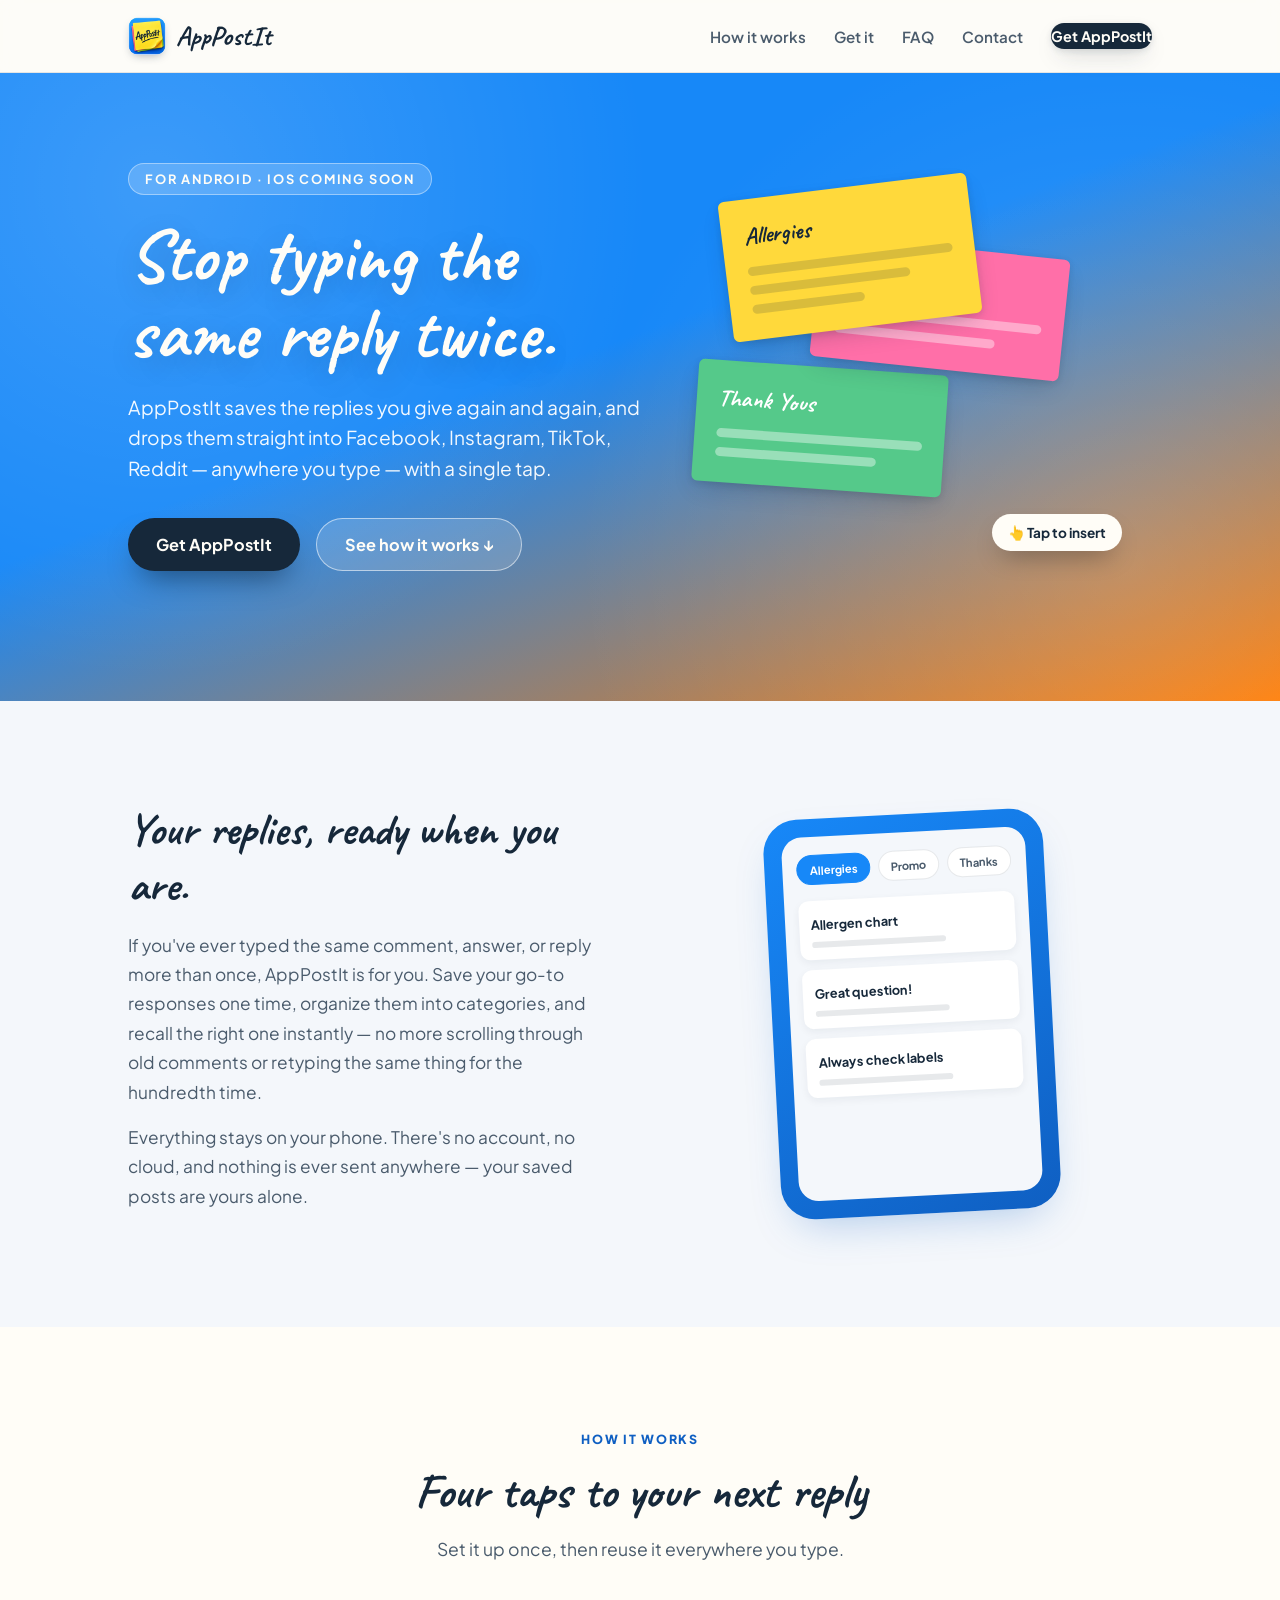
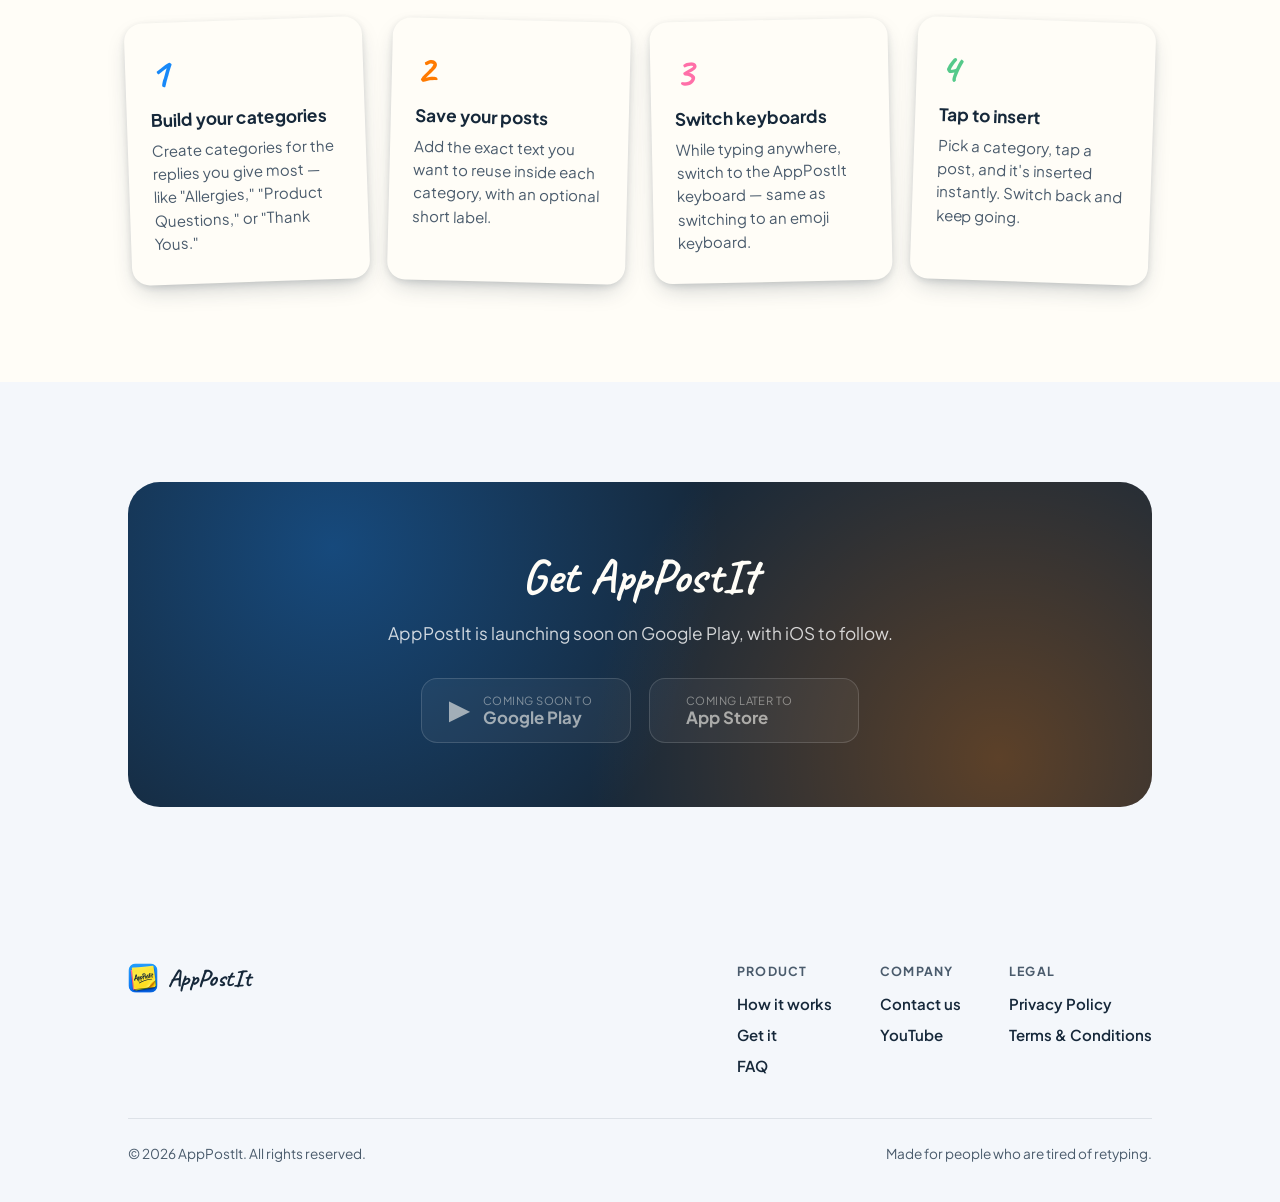
==== website/index.html @ 4b33e1e6 "Add apppostit.com marketing site and finalize contact email New static site under website/: a one-pa" ====
<!doctype html>
<html lang="en">
<head>
<meta charset="utf-8" />
<meta name="viewport" content="width=device-width, initial-scale=1" />
<title>AppPostIt — Never type the same reply twice</title>
<meta name="description" content="AppPostIt saves your go-to replies and drops them into any app with one tap, straight from your keyboard." />
<link rel="icon" href="assets/img/app-icon-120.png" />
<link rel="stylesheet" href="assets/style.css" />
</head>
<body>

<nav class="site-nav">
  <div class="wrap">
    <a href="index.html" class="brand">
      <img src="assets/img/app-icon-120.png" alt="" />
      AppPostIt
    </a>
    <div class="nav-links">
      <a href="#how-it-works">How it works</a>
      <a href="#get-it">Get it</a>
      <a href="faq.html">FAQ</a>
      <a href="contact.html">Contact</a>
      <a href="#get-it" class="nav-cta">Get AppPostIt</a>
    </div>
  </div>
</nav>

<header class="hero">
  <div class="wrap">
    <div>
      <span class="eyebrow">For Android · iOS coming soon</span>
      <h1>Stop typing the same reply twice.</h1>
      <p class="lede">
        AppPostIt saves the replies you give again and again, and drops them
        straight into Facebook, Instagram, TikTok, Reddit — anywhere you type —
        with a single tap.
      </p>
      <div class="hero-ctas">
        <a href="#get-it" class="btn btn-primary">Get AppPostIt</a>
        <a href="#how-it-works" class="btn btn-ghost">See how it works ↓</a>
      </div>
    </div>
    <div class="note-stack" aria-hidden="true">
      <div class="note note--green">
        <div class="note-title">Thank Yous</div>
        <div class="note-lines"><span></span><span></span></div>
      </div>
      <div class="note note--pink">
        <div class="note-title">Product Q's</div>
        <div class="note-lines"><span></span><span></span></div>
      </div>
      <div class="note note--yellow">
        <div class="note-title">Allergies</div>
        <div class="note-lines"><span></span><span></span><span></span></div>
      </div>
      <div class="note-tap">👆 Tap to insert</div>
    </div>
  </div>
</header>

<section id="what-is-it">
  <div class="wrap split">
    <div>
      <h2>Your replies, ready when you are.</h2>
      <p>
        If you've ever typed the same comment, answer, or reply more than
        once, AppPostIt is for you. Save your go-to responses one time,
        organize them into categories, and recall the right one instantly —
        no more scrolling through old comments or retyping the same thing
        for the hundredth time.
      </p>
      <p>
        Everything stays on your phone. There's no account, no cloud, and
        nothing is ever sent anywhere — your saved posts are yours alone.
      </p>
    </div>
    <div class="phone-mock" aria-hidden="true">
      <div class="screen">
        <div class="chip-row">
          <span class="chip active">Allergies</span>
          <span class="chip">Promo</span>
          <span class="chip">Thanks</span>
        </div>
        <div class="mini-note">
          <b>Allergen chart</b>
          <div></div>
        </div>
        <div class="mini-note">
          <b>Great question!</b>
          <div></div>
        </div>
        <div class="mini-note">
          <b>Always check labels</b>
          <div></div>
        </div>
      </div>
    </div>
  </div>
</section>

<section id="how-it-works" style="background:var(--paper);">
  <div class="wrap">
    <div class="section-head">
      <span class="eyebrow-dark">How it works</span>
      <h2>Four taps to your next reply</h2>
      <p>Set it up once, then reuse it everywhere you type.</p>
    </div>
    <div class="steps">
      <div class="step-card">
        <div class="step-num">1</div>
        <h3>Build your categories</h3>
        <p>Create categories for the replies you give most — like "Allergies," "Product Questions," or "Thank Yous."</p>
      </div>
      <div class="step-card">
        <div class="step-num">2</div>
        <h3>Save your posts</h3>
        <p>Add the exact text you want to reuse inside each category, with an optional short label.</p>
      </div>
      <div class="step-card">
        <div class="step-num">3</div>
        <h3>Switch keyboards</h3>
        <p>While typing anywhere, switch to the AppPostIt keyboard — same as switching to an emoji keyboard.</p>
      </div>
      <div class="step-card">
        <div class="step-num">4</div>
        <h3>Tap to insert</h3>
        <p>Pick a category, tap a post, and it's inserted instantly. Switch back and keep going.</p>
      </div>
    </div>
  </div>
</section>

<section id="get-it">
  <div class="get-it">
    <h2>Get AppPostIt</h2>
    <p>AppPostIt is launching soon on Google Play, with iOS to follow.</p>
    <div class="store-badges">
      <a class="store-badge disabled" aria-disabled="true">
        <span class="glyph">▶</span>
        <span><small>Coming soon to</small><strong>Google Play</strong></span>
      </a>
      <a class="store-badge disabled" aria-disabled="true">
        <span class="glyph"></span>
        <span><small>Coming later to</small><strong>App Store</strong></span>
      </a>
    </div>
  </div>
</section>

<footer>
  <div class="wrap">
    <div class="footer-grid">
      <div>
        <div class="footer-brand">
          <img src="assets/img/app-icon-120.png" alt="" />
          AppPostIt
        </div>
      </div>
      <div class="footer-links">
        <div>
          <h4>Product</h4>
          <ul>
            <li><a href="index.html#how-it-works">How it works</a></li>
            <li><a href="index.html#get-it">Get it</a></li>
            <li><a href="faq.html">FAQ</a></li>
          </ul>
        </div>
        <div>
          <h4>Company</h4>
          <ul>
            <li><a href="contact.html">Contact us</a></li>
            <li><a href="https://www.youtube.com/@AppPostit" target="_blank" rel="noopener">YouTube</a></li>
          </ul>
        </div>
        <div>
          <h4>Legal</h4>
          <ul>
            <li><a href="privacy.html">Privacy Policy</a></li>
            <li><a href="terms.html">Terms &amp; Conditions</a></li>
          </ul>
        </div>
      </div>
    </div>
    <div class="footer-bottom">
      <span>© 2026 AppPostIt. All rights reserved.</span>
      <span>Made for people who are tired of retyping.</span>
    </div>
  </div>
</footer>

</body>
</html>
---- website/assets/style.css ----
@import url('https://fonts.googleapis.com/css2?family=Caveat:wght@600;700&family=Plus+Jakarta+Sans:ital,wght@0,400;0,500;0,600;0,700;0,800;1,500&display=swap');

:root {
  --blue: #1788f8;
  --blue-deep: #0f5fc2;
  --orange: #ff7a00;
  --yellow: #ffd93b;
  --pink: #ff6fa8;
  --green: #55c98a;
  --ink: #16283a;
  --ink-soft: #4a5b6c;
  --paper: #fffdf7;
  --cloud: #f4f7fb;
  --line: rgba(22, 40, 58, 0.1);

  --gradient-brand: linear-gradient(160deg, var(--blue) 0%, var(--blue) 45%, var(--orange) 100%);
  --font-hand: 'Caveat', cursive;
  --font-body: 'Plus Jakarta Sans', sans-serif;

  --shadow-note: 0 10px 24px -8px rgba(22, 40, 58, 0.28), 0 2px 6px rgba(22, 40, 58, 0.12);
  --shadow-soft: 0 18px 44px -18px rgba(15, 95, 194, 0.35);
}

* { box-sizing: border-box; }

html {
  scroll-behavior: smooth;
}

body {
  margin: 0;
  font-family: var(--font-body);
  color: var(--ink);
  background: var(--cloud);
  -webkit-font-smoothing: antialiased;
  overflow-x: hidden;
}

img { max-width: 100%; display: block; }

a { color: inherit; }

.wrap {
  max-width: 1080px;
  margin: 0 auto;
  padding: 0 28px;
}

/* ---------- Nav ---------- */

.site-nav {
  position: sticky;
  top: 0;
  z-index: 50;
  background: rgba(255, 253, 247, 0.82);
  backdrop-filter: blur(10px);
  border-bottom: 1px solid var(--line);
}

.site-nav .wrap {
  display: flex;
  align-items: center;
  justify-content: space-between;
  height: 72px;
}

.brand {
  display: flex;
  align-items: center;
  gap: 10px;
  text-decoration: none;
  font-family: var(--font-hand);
  font-weight: 700;
  font-size: 1.7rem;
  color: var(--ink);
}

.brand img {
  width: 38px;
  height: 38px;
  border-radius: 10px;
  box-shadow: 0 4px 10px -4px rgba(22, 40, 58, 0.4);
}

.nav-links {
  display: flex;
  align-items: center;
  gap: 28px;
  font-weight: 600;
  font-size: 0.95rem;
}

.nav-links a {
  text-decoration: none;
  color: var(--ink-soft);
  position: relative;
  padding: 4px 0;
}

.nav-links a:hover { color: var(--ink); }

.nav-links a.current {
  color: var(--ink);
}

.nav-links a.current::after {
  content: '';
  position: absolute;
  left: 0;
  right: 0;
  bottom: -3px;
  height: 3px;
  border-radius: 3px;
  background: var(--orange);
}

.nav-cta {
  background: var(--ink);
  color: var(--paper) !important;
  padding: 10px 20px;
  border-radius: 999px;
  text-decoration: none;
  font-weight: 700;
  font-size: 0.9rem;
  box-shadow: var(--shadow-note);
  transition: transform 0.18s ease, box-shadow 0.18s ease;
}

.nav-cta:hover { transform: translateY(-2px); box-shadow: 0 14px 24px -10px rgba(22,40,58,0.4); }

/* ---------- Buttons ---------- */

.btn {
  display: inline-flex;
  align-items: center;
  gap: 10px;
  padding: 15px 28px;
  border-radius: 999px;
  font-weight: 700;
  font-size: 1.02rem;
  text-decoration: none;
  border: none;
  cursor: pointer;
  transition: transform 0.18s ease, box-shadow 0.18s ease, background 0.18s ease;
}

.btn-primary {
  background: var(--ink);
  color: var(--paper);
  box-shadow: 0 16px 30px -12px rgba(0,0,0,0.5);
}
.btn-primary:hover { transform: translateY(-3px) rotate(-0.5deg); }

.btn-ghost {
  background: rgba(255,255,255,0.15);
  color: var(--paper);
  border: 1.5px solid rgba(255,255,255,0.55);
}
.btn-ghost:hover { background: rgba(255,255,255,0.28); transform: translateY(-2px); }

.btn-outline-dark {
  background: transparent;
  color: var(--ink);
  border: 2px solid var(--ink);
}
.btn-outline-dark:hover { background: var(--ink); color: var(--paper); }

/* ---------- Hero ---------- */

.hero {
  position: relative;
  background: var(--gradient-brand);
  color: var(--paper);
  padding: 90px 0 130px;
  overflow: hidden;
}

.hero::before {
  content: '';
  position: absolute;
  inset: 0;
  background-image:
    radial-gradient(circle at 12% 18%, rgba(255,255,255,0.16) 0, transparent 40%),
    radial-gradient(circle at 88% 78%, rgba(255,255,255,0.14) 0, transparent 45%);
  pointer-events: none;
}

.hero .wrap {
  position: relative;
  display: grid;
  grid-template-columns: 1.05fr 0.95fr;
  gap: 40px;
  align-items: center;
}

.eyebrow {
  display: inline-block;
  font-weight: 700;
  font-size: 0.8rem;
  letter-spacing: 0.14em;
  text-transform: uppercase;
  background: rgba(255,255,255,0.18);
  border: 1px solid rgba(255,255,255,0.4);
  padding: 7px 16px;
  border-radius: 999px;
  margin-bottom: 22px;
}

.hero h1 {
  font-family: var(--font-hand);
  font-size: clamp(3rem, 6vw, 4.6rem);
  line-height: 1.05;
  margin: 0 0 20px;
  font-weight: 700;
  text-shadow: 0 8px 30px rgba(0,0,0,0.15);
}

.hero p.lede {
  font-size: 1.2rem;
  line-height: 1.6;
  max-width: 46ch;
  color: rgba(255,255,255,0.94);
  margin: 0 0 34px;
}

.hero-ctas {
  display: flex;
  gap: 16px;
  flex-wrap: wrap;
}

/* Hero note stack illustration */

.note-stack {
  position: relative;
  height: 380px;
}

.note {
  position: absolute;
  width: 250px;
  padding: 22px 22px 26px;
  border-radius: 6px;
  box-shadow: var(--shadow-note);
  font-family: var(--font-body);
}

.note .note-lines span {
  display: block;
  height: 9px;
  border-radius: 5px;
  background: rgba(22,40,58,0.16);
  margin-top: 10px;
}
.note .note-lines span:first-child { margin-top: 16px; }
.note .note-lines span:nth-child(2) { width: 78%; }
.note .note-lines span:nth-child(3) { width: 55%; }

.note-title {
  font-family: var(--font-hand);
  font-size: 1.5rem;
  font-weight: 700;
  color: var(--ink);
}

.note--yellow { background: var(--yellow); top: 10px; left: 40px; transform: rotate(-7deg); z-index: 3; }
.note--pink   { background: var(--pink); color: white; top: 70px; left: 130px; transform: rotate(6deg); z-index: 2; }
.note--pink .note-title { color: white; }
.note--pink .note-lines span { background: rgba(255,255,255,0.4); }
.note--green  { background: var(--green); color: white; top: 190px; left: 10px; transform: rotate(4deg); z-index: 1; }
.note--green .note-title { color: white; }
.note--green .note-lines span { background: rgba(255,255,255,0.4); }

.note-tap {
  position: absolute;
  bottom: 6px;
  right: 30px;
  background: var(--paper);
  color: var(--ink);
  font-weight: 700;
  font-size: 0.85rem;
  padding: 10px 16px;
  border-radius: 999px;
  box-shadow: 0 12px 26px -10px rgba(0,0,0,0.4);
  display: flex;
  align-items: center;
  gap: 8px;
  z-index: 4;
  animation: floaty 3.5s ease-in-out infinite;
}

@keyframes floaty {
  0%, 100% { transform: translateY(0); }
  50% { transform: translateY(-9px); }
}

/* ---------- Section basics ---------- */

section { padding: 100px 0; }

.section-head { max-width: 640px; margin: 0 auto 56px; text-align: center; }

.section-head .eyebrow-dark {
  display: inline-block;
  font-weight: 800;
  font-size: 0.78rem;
  letter-spacing: 0.14em;
  text-transform: uppercase;
  color: var(--blue-deep);
  margin-bottom: 14px;
}

.section-head h2 {
  font-family: var(--font-hand);
  font-size: clamp(2.2rem, 4vw, 3rem);
  margin: 0 0 14px;
  font-weight: 700;
}

.section-head p {
  color: var(--ink-soft);
  font-size: 1.1rem;
  line-height: 1.65;
  margin: 0;
}

/* ---------- Intro / split ---------- */

.split {
  display: grid;
  grid-template-columns: 1fr 1fr;
  gap: 64px;
  align-items: center;
}

.split h2 {
  font-family: var(--font-hand);
  font-size: clamp(2.1rem, 4vw, 2.8rem);
  margin: 0 0 18px;
}

.split p {
  color: var(--ink-soft);
  font-size: 1.08rem;
  line-height: 1.7;
  margin: 0 0 16px;
}

.phone-mock {
  position: relative;
  margin: 0 auto;
  width: 280px;
  height: 400px;
  background: linear-gradient(150deg, var(--blue), var(--blue-deep));
  border-radius: 34px;
  box-shadow: var(--shadow-soft);
  padding: 18px;
  transform: rotate(-3deg);
}

.phone-mock .screen {
  background: var(--cloud);
  border-radius: 20px;
  height: 100%;
  padding: 18px 14px;
  overflow: hidden;
}

.chip-row { display: flex; gap: 8px; margin-bottom: 16px; }
.chip {
  font-family: var(--font-body);
  font-weight: 700;
  font-size: 0.7rem;
  padding: 7px 12px;
  border-radius: 999px;
  background: white;
  color: var(--ink-soft);
  border: 1px solid var(--line);
}
.chip.active { background: var(--blue); color: white; border-color: var(--blue); }

.mini-note {
  background: white;
  border-radius: 10px;
  padding: 12px;
  margin-bottom: 10px;
  box-shadow: 0 3px 8px rgba(22,40,58,0.06);
}
.mini-note b { font-size: 0.8rem; }
.mini-note div { height: 6px; background: var(--line); border-radius: 4px; margin-top: 8px; width: 70%; }

/* ---------- Steps ---------- */

.steps {
  display: grid;
  grid-template-columns: repeat(4, 1fr);
  gap: 24px;
}

.step-card {
  background: var(--paper);
  border-radius: 18px;
  padding: 30px 24px;
  box-shadow: var(--shadow-note);
  position: relative;
}

.step-card:nth-child(1) { transform: rotate(-2deg); }
.step-card:nth-child(2) { transform: rotate(1.4deg); }
.step-card:nth-child(3) { transform: rotate(-1.2deg); }
.step-card:nth-child(4) { transform: rotate(2deg); }

.step-num {
  font-family: var(--font-hand);
  font-size: 2.6rem;
  font-weight: 700;
  line-height: 1;
  margin-bottom: 14px;
}

.step-card:nth-child(1) .step-num { color: var(--blue); }
.step-card:nth-child(2) .step-num { color: var(--orange); }
.step-card:nth-child(3) .step-num { color: var(--pink); }
.step-card:nth-child(4) .step-num { color: var(--green); }

.step-card h3 {
  font-size: 1.08rem;
  margin: 0 0 8px;
}

.step-card p {
  font-size: 0.94rem;
  color: var(--ink-soft);
  line-height: 1.55;
  margin: 0;
}

/* ---------- Get it ---------- */

.get-it {
  background: var(--ink);
  color: var(--paper);
  border-radius: 32px;
  margin: 0 28px;
  max-width: 1024px;
  margin-inline: auto;
  padding: 64px;
  text-align: center;
  position: relative;
  overflow: hidden;
}

.get-it::before {
  content: '';
  position: absolute;
  inset: 0;
  background: radial-gradient(circle at 20% 20%, rgba(23,136,248,0.35), transparent 45%),
              radial-gradient(circle at 85% 85%, rgba(255,122,0,0.3), transparent 45%);
}

.get-it > * { position: relative; }

.get-it h2 {
  font-family: var(--font-hand);
  font-size: clamp(2.2rem, 4vw, 3rem);
  margin: 0 0 16px;
}

.get-it p {
  color: rgba(255,255,255,0.8);
  font-size: 1.08rem;
  max-width: 50ch;
  margin: 0 auto 34px;
}

.store-badges {
  display: flex;
  gap: 18px;
  justify-content: center;
  flex-wrap: wrap;
}

.store-badge {
  display: flex;
  align-items: center;
  gap: 12px;
  background: rgba(255,255,255,0.08);
  border: 1.5px solid rgba(255,255,255,0.25);
  padding: 14px 24px;
  border-radius: 16px;
  text-decoration: none;
  color: var(--paper);
  text-align: left;
  min-width: 210px;
}

.store-badge .glyph { font-size: 1.7rem; }
.store-badge small { display: block; font-size: 0.7rem; opacity: 0.75; letter-spacing: 0.04em; text-transform: uppercase; }
.store-badge strong { display: block; font-size: 1.05rem; }
.store-badge.disabled { opacity: 0.6; cursor: default; }

/* ---------- Footer ---------- */

footer {
  padding: 56px 0 40px;
}

.footer-grid {
  display: flex;
  justify-content: space-between;
  align-items: flex-start;
  flex-wrap: wrap;
  gap: 32px;
  padding-bottom: 32px;
  border-bottom: 1px solid var(--line);
}

.footer-brand {
  font-family: var(--font-hand);
  font-size: 1.5rem;
  font-weight: 700;
  display: flex;
  align-items: center;
  gap: 10px;
}
.footer-brand img { width: 30px; height: 30px; border-radius: 8px; }

.footer-links {
  display: flex;
  gap: 48px;
  flex-wrap: wrap;
}

.footer-links h4 {
  font-size: 0.78rem;
  text-transform: uppercase;
  letter-spacing: 0.1em;
  color: var(--ink-soft);
  margin: 0 0 14px;
}

.footer-links ul { list-style: none; margin: 0; padding: 0; }
.footer-links li { margin-bottom: 10px; }
.footer-links a { text-decoration: none; color: var(--ink); font-weight: 600; font-size: 0.94rem; }
.footer-links a:hover { color: var(--blue-deep); }

.footer-bottom {
  display: flex;
  justify-content: space-between;
  align-items: center;
  flex-wrap: wrap;
  gap: 12px;
  padding-top: 26px;
  font-size: 0.85rem;
  color: var(--ink-soft);
}

/* ---------- Simple content pages ---------- */

.page-hero {
  background: var(--gradient-brand);
  color: var(--paper);
  padding: 70px 0 64px;
}

.page-hero h1 {
  font-family: var(--font-hand);
  font-size: clamp(2.4rem, 5vw, 3.4rem);
  margin: 0 0 10px;
}

.page-hero p { font-size: 1.08rem; color: rgba(255,255,255,0.92); margin: 0; max-width: 56ch; }

.content-page {
  background: var(--paper);
  max-width: 820px;
  margin: -40px auto 0;
  padding: 52px 60px;
  border-radius: 24px;
  box-shadow: var(--shadow-note);
  position: relative;
}

.content-page h2 { font-size: 1.3rem; margin-top: 40px; }
.content-page h2:first-child { margin-top: 0; }
.content-page p, .content-page li { color: var(--ink-soft); line-height: 1.7; font-size: 1.02rem; }
.content-page .updated { color: var(--ink-soft); font-size: 0.9rem; margin-bottom: 36px; }

/* FAQ accordion */

.faq-item {
  border-bottom: 1px solid var(--line);
}
.faq-item:first-child { border-top: 1px solid var(--line); }

.faq-q {
  width: 100%;
  text-align: left;
  background: none;
  border: none;
  padding: 22px 0;
  font-family: var(--font-body);
  font-size: 1.08rem;
  font-weight: 700;
  color: var(--ink);
  display: flex;
  justify-content: space-between;
  align-items: center;
  cursor: pointer;
  gap: 20px;
}

.faq-q .plus {
  font-size: 1.4rem;
  color: var(--orange);
  transition: transform 0.25s ease;
  flex-shrink: 0;
}

.faq-item.open .plus { transform: rotate(45deg); }

.faq-a {
  max-height: 0;
  overflow: hidden;
  transition: max-height 0.28s ease;
}

.faq-a p { padding-bottom: 22px; margin: 0; }

/* Contact page */

.contact-card {
  display: grid;
  grid-template-columns: 1fr 1fr;
  gap: 0;
  max-width: 900px;
  margin: -40px auto 0;
  border-radius: 24px;
  overflow: hidden;
  box-shadow: var(--shadow-note);
}

.contact-card .panel-dark {
  background: var(--ink);
  color: var(--paper);
  padding: 52px 48px;
}

.contact-card .panel-dark h2 { font-family: var(--font-hand); font-size: 2rem; margin: 0 0 14px; }
.contact-card .panel-dark p { color: rgba(255,255,255,0.8); line-height: 1.6; margin: 0 0 28px; }

.contact-method {
  display: flex;
  align-items: center;
  gap: 14px;
  margin-bottom: 20px;
}
.contact-method .glyph {
  width: 42px; height: 42px;
  border-radius: 12px;
  background: rgba(255,255,255,0.12);
  display: flex; align-items: center; justify-content: center;
  font-size: 1.2rem;
  flex-shrink: 0;
}
.contact-method a, .contact-method span.label { font-weight: 700; text-decoration: none; }
.contact-method small { display: block; color: rgba(255,255,255,0.6); font-size: 0.78rem; text-transform: uppercase; letter-spacing: 0.06em; }

.contact-card .panel-light {
  background: var(--paper);
  padding: 52px 48px;
}
.contact-card .panel-light h3 { margin-top: 0; }
.contact-card .panel-light p { color: var(--ink-soft); line-height: 1.6; }

/* ---------- Responsive ---------- */

@media (max-width: 900px) {
  .hero .wrap, .split { grid-template-columns: 1fr; }
  .note-stack { height: 300px; margin-top: 20px; }
  .steps { grid-template-columns: 1fr 1fr; }
  .nav-links { display: none; }
  .get-it { margin: 0 20px; padding: 44px 28px; }
  .contact-card { grid-template-columns: 1fr; margin: -30px 20px 0; }
  .content-page { margin: -30px 20px 0; padding: 36px 28px; }
}

@media (max-width: 560px) {
  .steps { grid-template-columns: 1fr; }
  section { padding: 72px 0; }
}
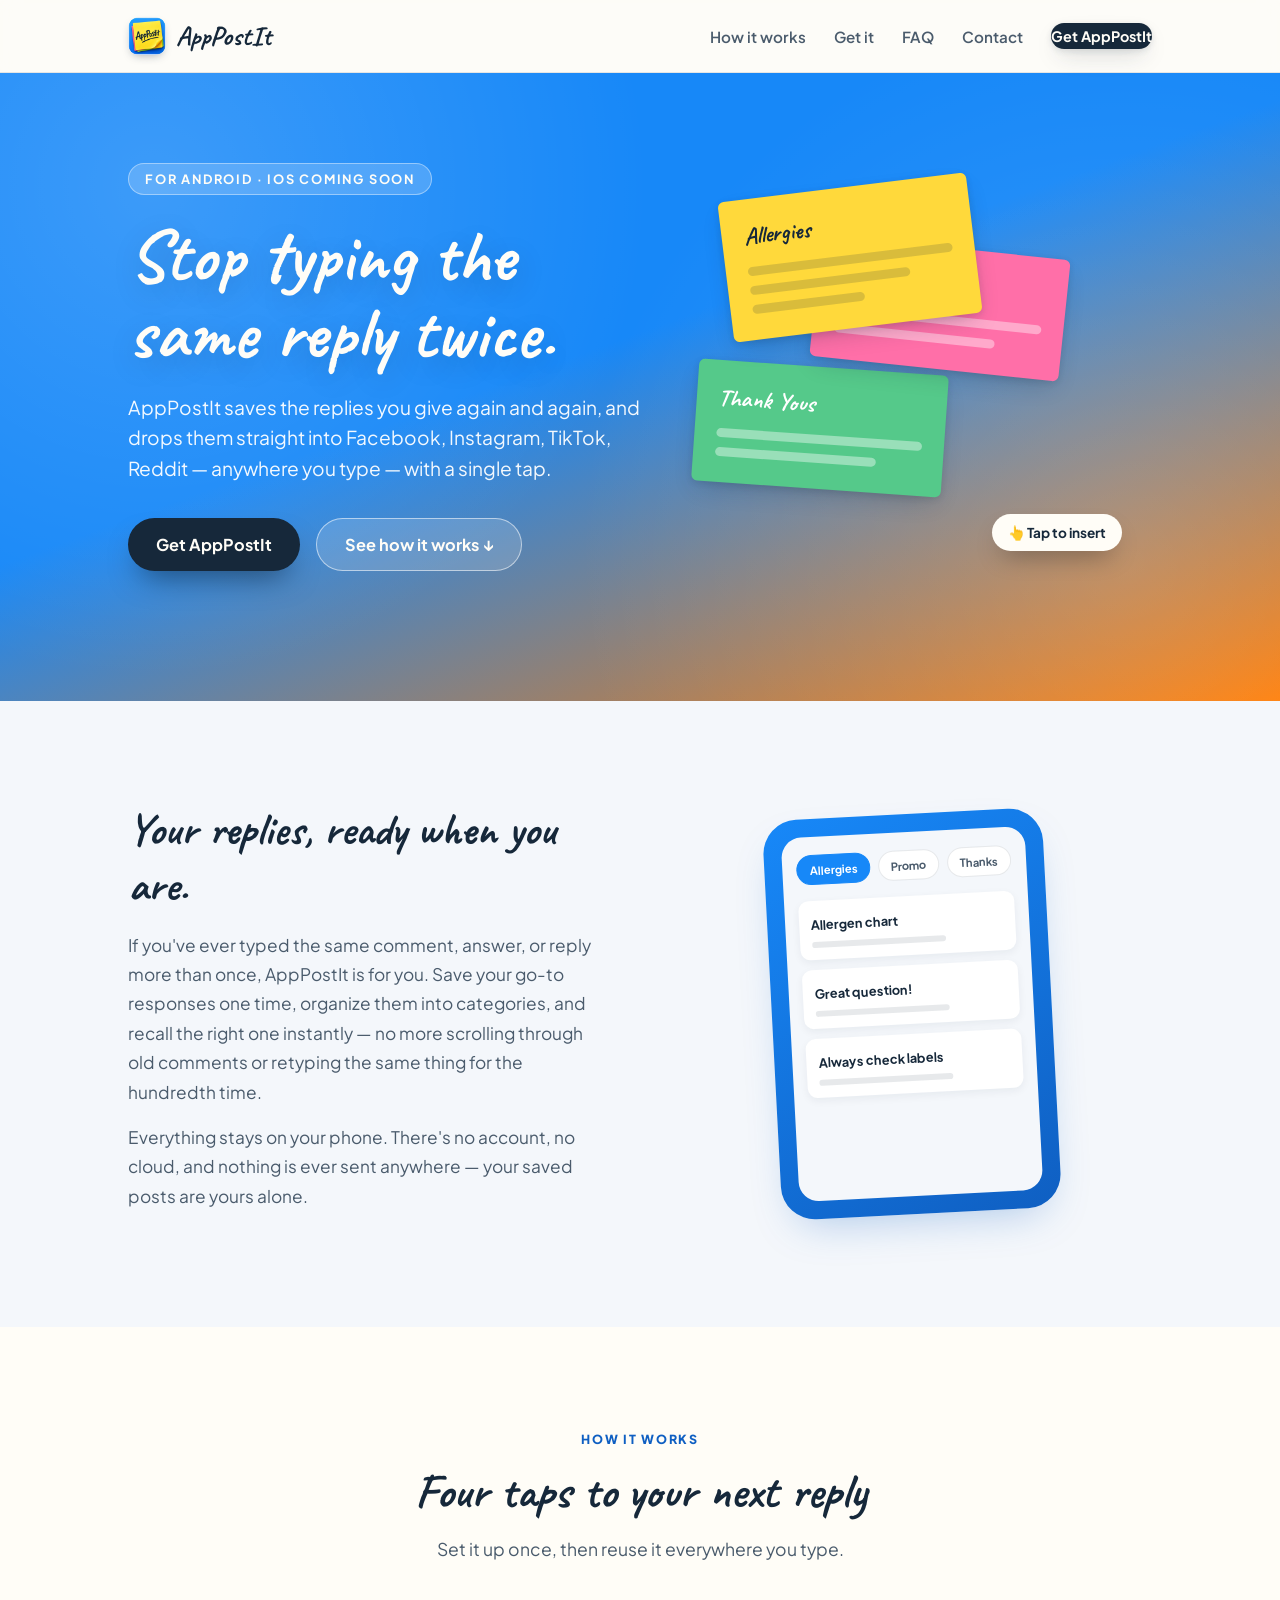
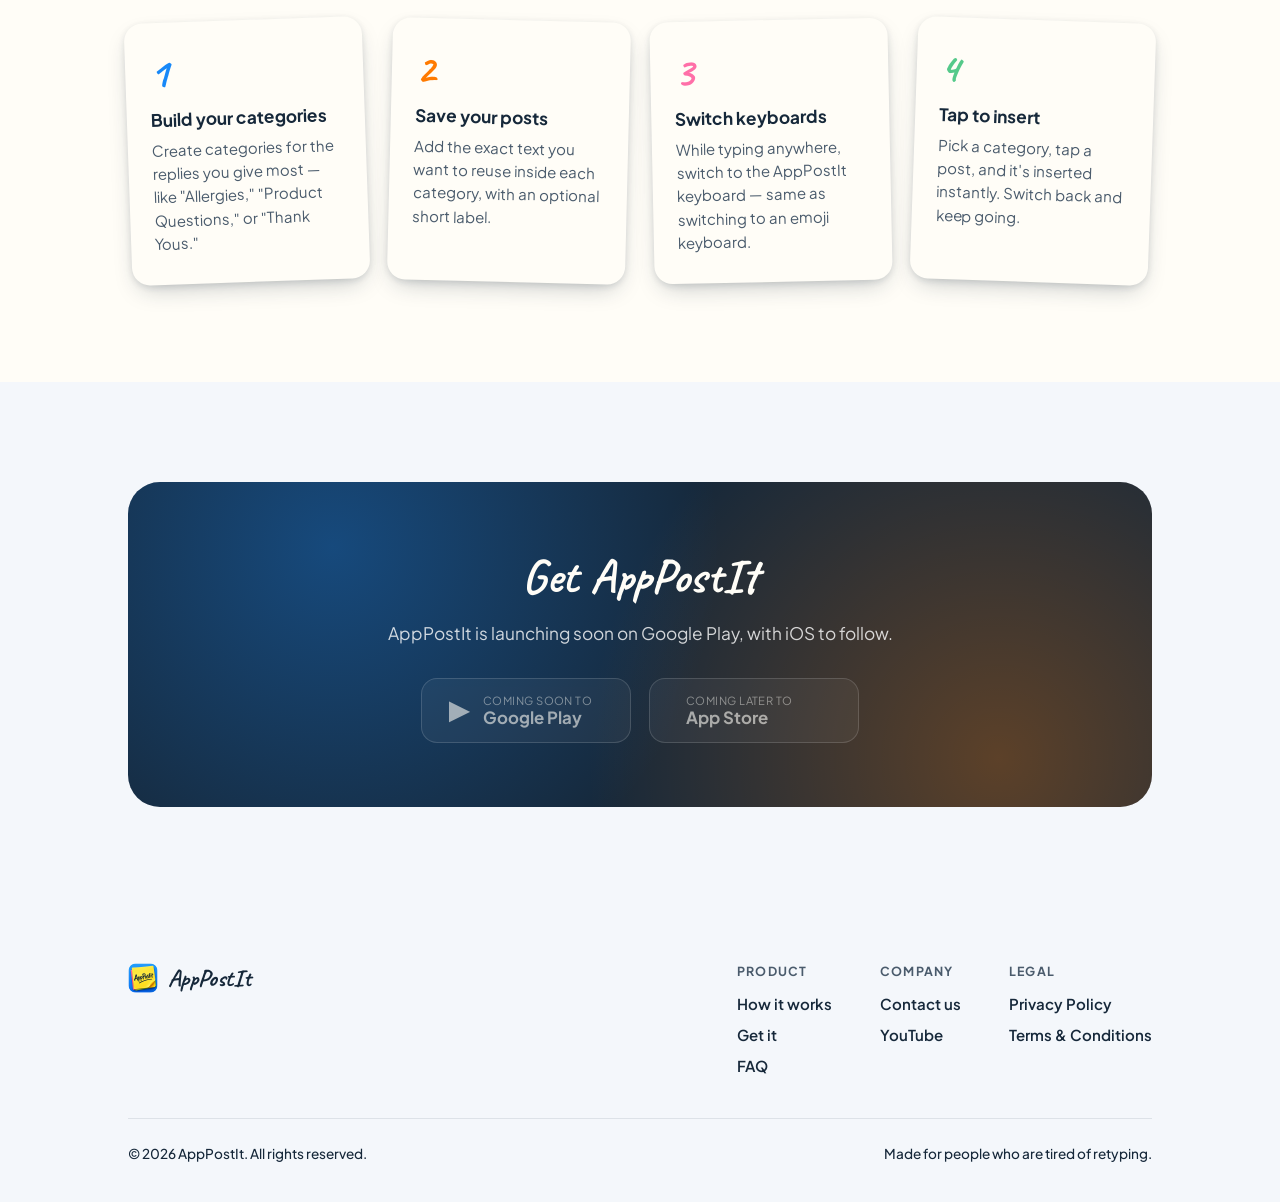
==== commit 403d1be9: "Fix contact form, mobile nav, and footer legibility on the website Replace the mailto/copy-button co" ====
--- a/website/index.html
+++ b/website/index.html
@@ -23,6 +23,16 @@
       <a href="contact.html">Contact</a>
       <a href="#get-it" class="nav-cta">Get AppPostIt</a>
     </div>
+    <button class="nav-toggle" id="nav-toggle" aria-label="Menu" aria-expanded="false">
+      <span></span><span></span><span></span>
+    </button>
+  </div>
+  <div class="mobile-menu" id="mobile-menu">
+    <a href="#how-it-works">How it works</a>
+    <a href="#get-it">Get it</a>
+    <a href="faq.html">FAQ</a>
+    <a href="contact.html">Contact</a>
+    <a href="#get-it" class="nav-cta">Get AppPostIt</a>
   </div>
 </nav>
 
@@ -189,5 +199,6 @@
   </div>
 </footer>
 
+<script src="assets/nav.js"></script>
 </body>
 </html>
--- a/website/assets/style.css
+++ b/website/assets/style.css
@@ -114,6 +114,66 @@
   background: var(--orange);
 }
 
+/* Mobile nav toggle (hidden on desktop, shown under 900px) */
+
+.nav-toggle {
+  display: none;
+  flex-direction: column;
+  justify-content: center;
+  gap: 5px;
+  width: 40px;
+  height: 40px;
+  background: none;
+  border: none;
+  cursor: pointer;
+  padding: 0;
+  flex-shrink: 0;
+}
+
+.nav-toggle span {
+  display: block;
+  width: 22px;
+  height: 2.5px;
+  background: var(--ink);
+  border-radius: 2px;
+  transition: transform 0.2s ease, opacity 0.2s ease;
+}
+
+.nav-toggle.open span:nth-child(1) { transform: translateY(7.5px) rotate(45deg); }
+.nav-toggle.open span:nth-child(2) { opacity: 0; }
+.nav-toggle.open span:nth-child(3) { transform: translateY(-7.5px) rotate(-45deg); }
+
+.mobile-menu {
+  display: none;
+  flex-direction: column;
+  padding: 4px 28px 18px;
+  border-top: 1px solid var(--line);
+  background: var(--paper);
+}
+
+.mobile-menu.open { display: flex; }
+
+.mobile-menu a {
+  padding: 14px 0;
+  text-decoration: none;
+  color: var(--ink);
+  font-weight: 600;
+  font-size: 1rem;
+  border-bottom: 1px solid var(--line);
+}
+
+.mobile-menu a:last-of-type { border-bottom: none; }
+
+.mobile-menu a.nav-cta {
+  text-align: center;
+  background: var(--ink);
+  color: var(--paper) !important;
+  border-radius: 999px;
+  margin-top: 10px;
+  border-bottom: none;
+  padding: 13px 0;
+}
+
 .nav-cta {
   background: var(--ink);
   color: var(--paper) !important;
@@ -552,7 +612,8 @@
   gap: 12px;
   padding-top: 26px;
   font-size: 0.85rem;
-  color: var(--ink-soft);
+  color: var(--ink);
+  font-weight: 500;
 }
 
 /* ---------- Simple content pages ---------- */
@@ -680,6 +741,7 @@
   .note-stack { height: 300px; margin-top: 20px; }
   .steps { grid-template-columns: 1fr 1fr; }
   .nav-links { display: none; }
+  .nav-toggle { display: flex; }
   .get-it { margin: 0 20px; padding: 44px 28px; }
   .contact-card { grid-template-columns: 1fr; margin: -30px 20px 0; }
   .content-page { margin: -30px 20px 0; padding: 36px 28px; }
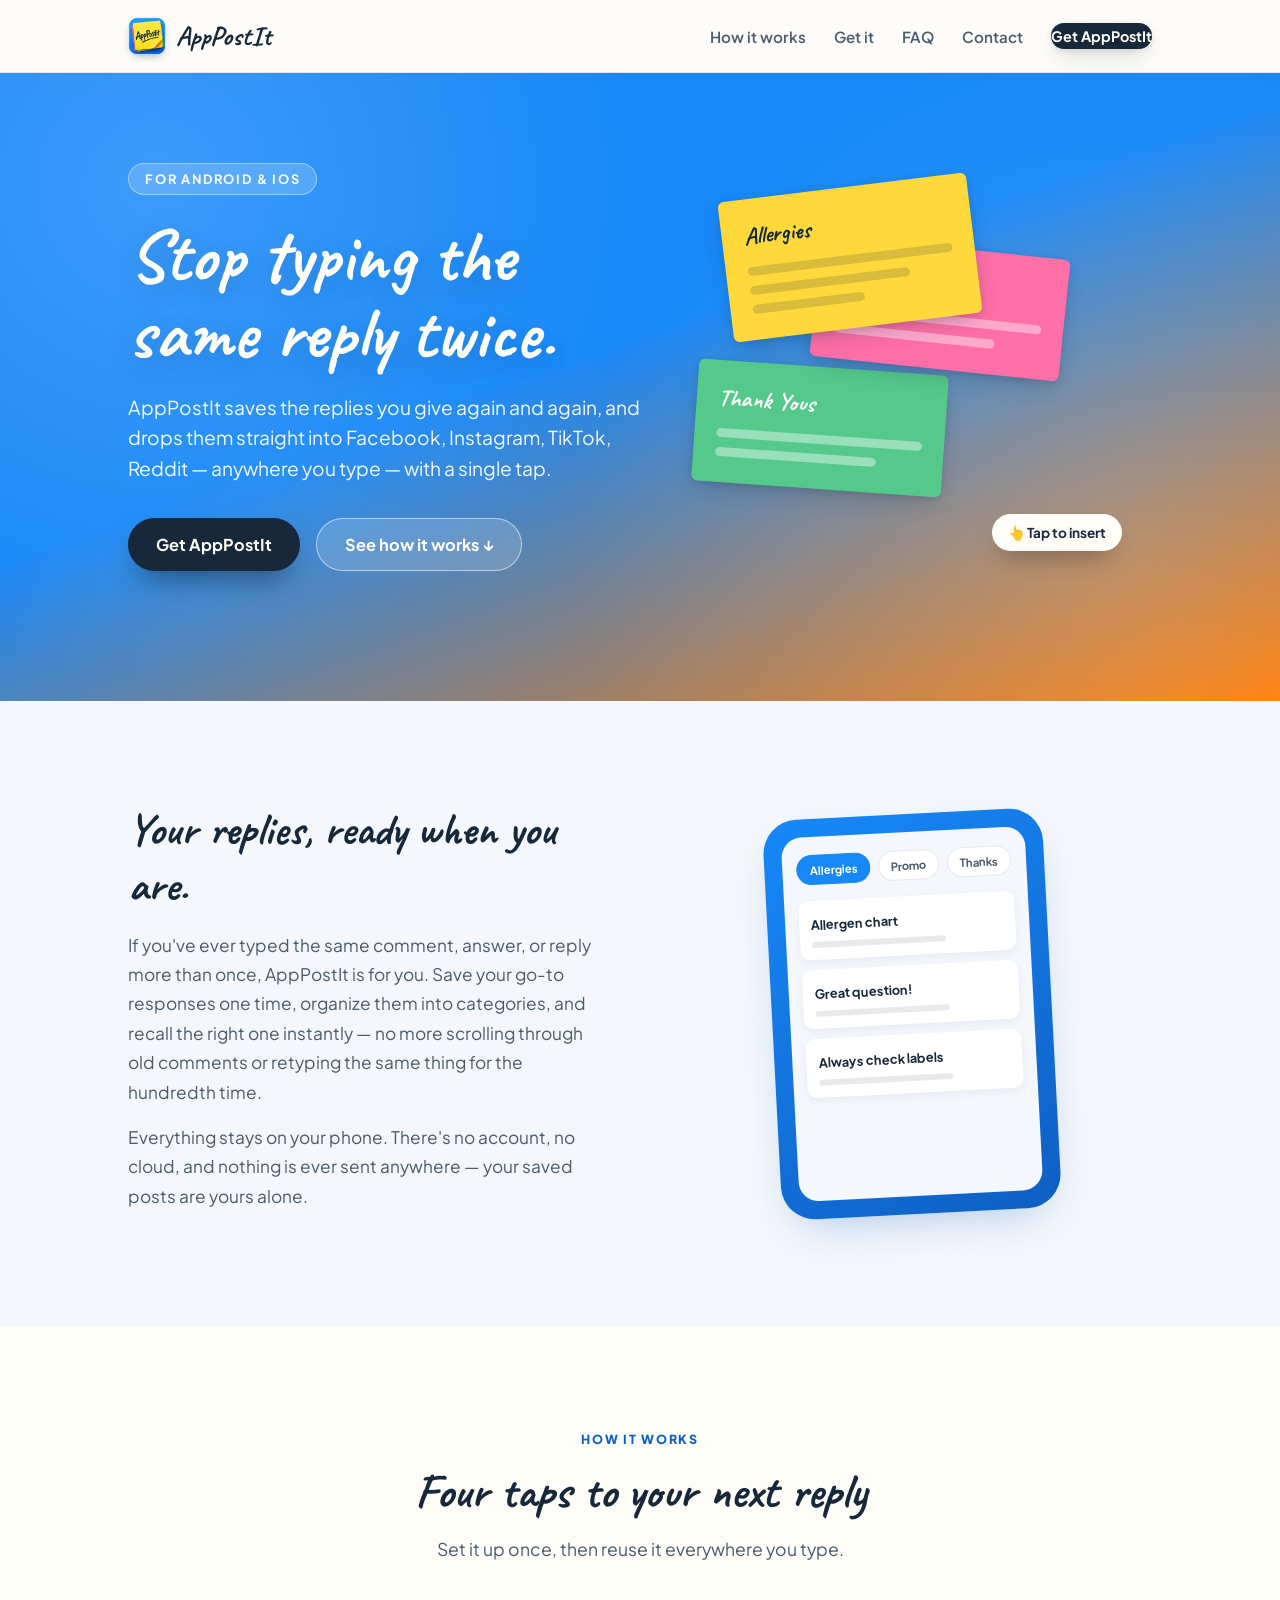
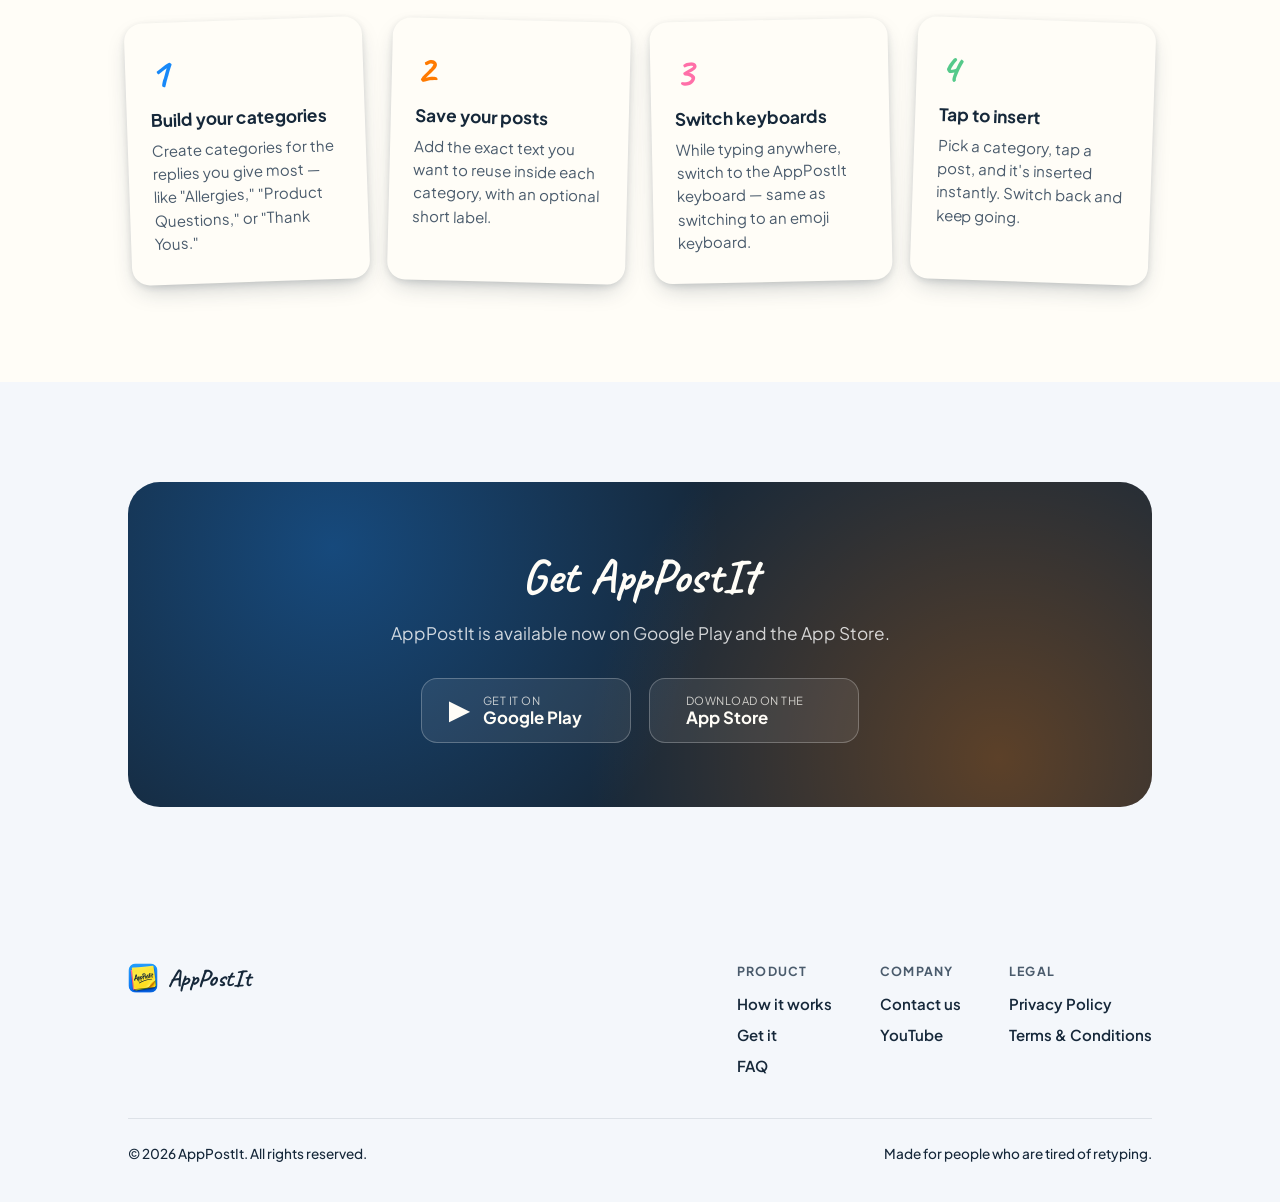
==== commit a373f5c5: "Link Google Play and App Store badges to live listings Both apps are now published, so swap the "com" ====
--- a/website/index.html
+++ b/website/index.html
@@ -39,7 +39,7 @@
 <header class="hero">
   <div class="wrap">
     <div>
-      <span class="eyebrow">For Android · iOS coming soon</span>
+      <span class="eyebrow">For Android &amp; iOS</span>
       <h1>Stop typing the same reply twice.</h1>
       <p class="lede">
         AppPostIt saves the replies you give again and again, and drops them
@@ -144,15 +144,15 @@
 <section id="get-it">
   <div class="get-it">
     <h2>Get AppPostIt</h2>
-    <p>AppPostIt is launching soon on Google Play, with iOS to follow.</p>
+    <p>AppPostIt is available now on Google Play and the App Store.</p>
     <div class="store-badges">
-      <a class="store-badge disabled" aria-disabled="true">
+      <a class="store-badge" href="https://play.google.com/store/apps/details?id=com.apppostit.apppostit&amp;hl=en_US" target="_blank" rel="noopener">
         <span class="glyph">▶</span>
-        <span><small>Coming soon to</small><strong>Google Play</strong></span>
+        <span><small>Get it on</small><strong>Google Play</strong></span>
       </a>
-      <a class="store-badge disabled" aria-disabled="true">
+      <a class="store-badge" href="https://apps.apple.com/us/app/apppostit/id6797247590" target="_blank" rel="noopener">
         <span class="glyph"></span>
-        <span><small>Coming later to</small><strong>App Store</strong></span>
+        <span><small>Download on the</small><strong>App Store</strong></span>
       </a>
     </div>
   </div>
--- a/website/assets/style.css
+++ b/website/assets/style.css
@@ -558,6 +558,7 @@
 .store-badge small { display: block; font-size: 0.7rem; opacity: 0.75; letter-spacing: 0.04em; text-transform: uppercase; }
 .store-badge strong { display: block; font-size: 1.05rem; }
 .store-badge.disabled { opacity: 0.6; cursor: default; }
+.store-badge:hover { background: rgba(255,255,255,0.14); border-color: rgba(255,255,255,0.4); }
 
 /* ---------- Footer ---------- */
 
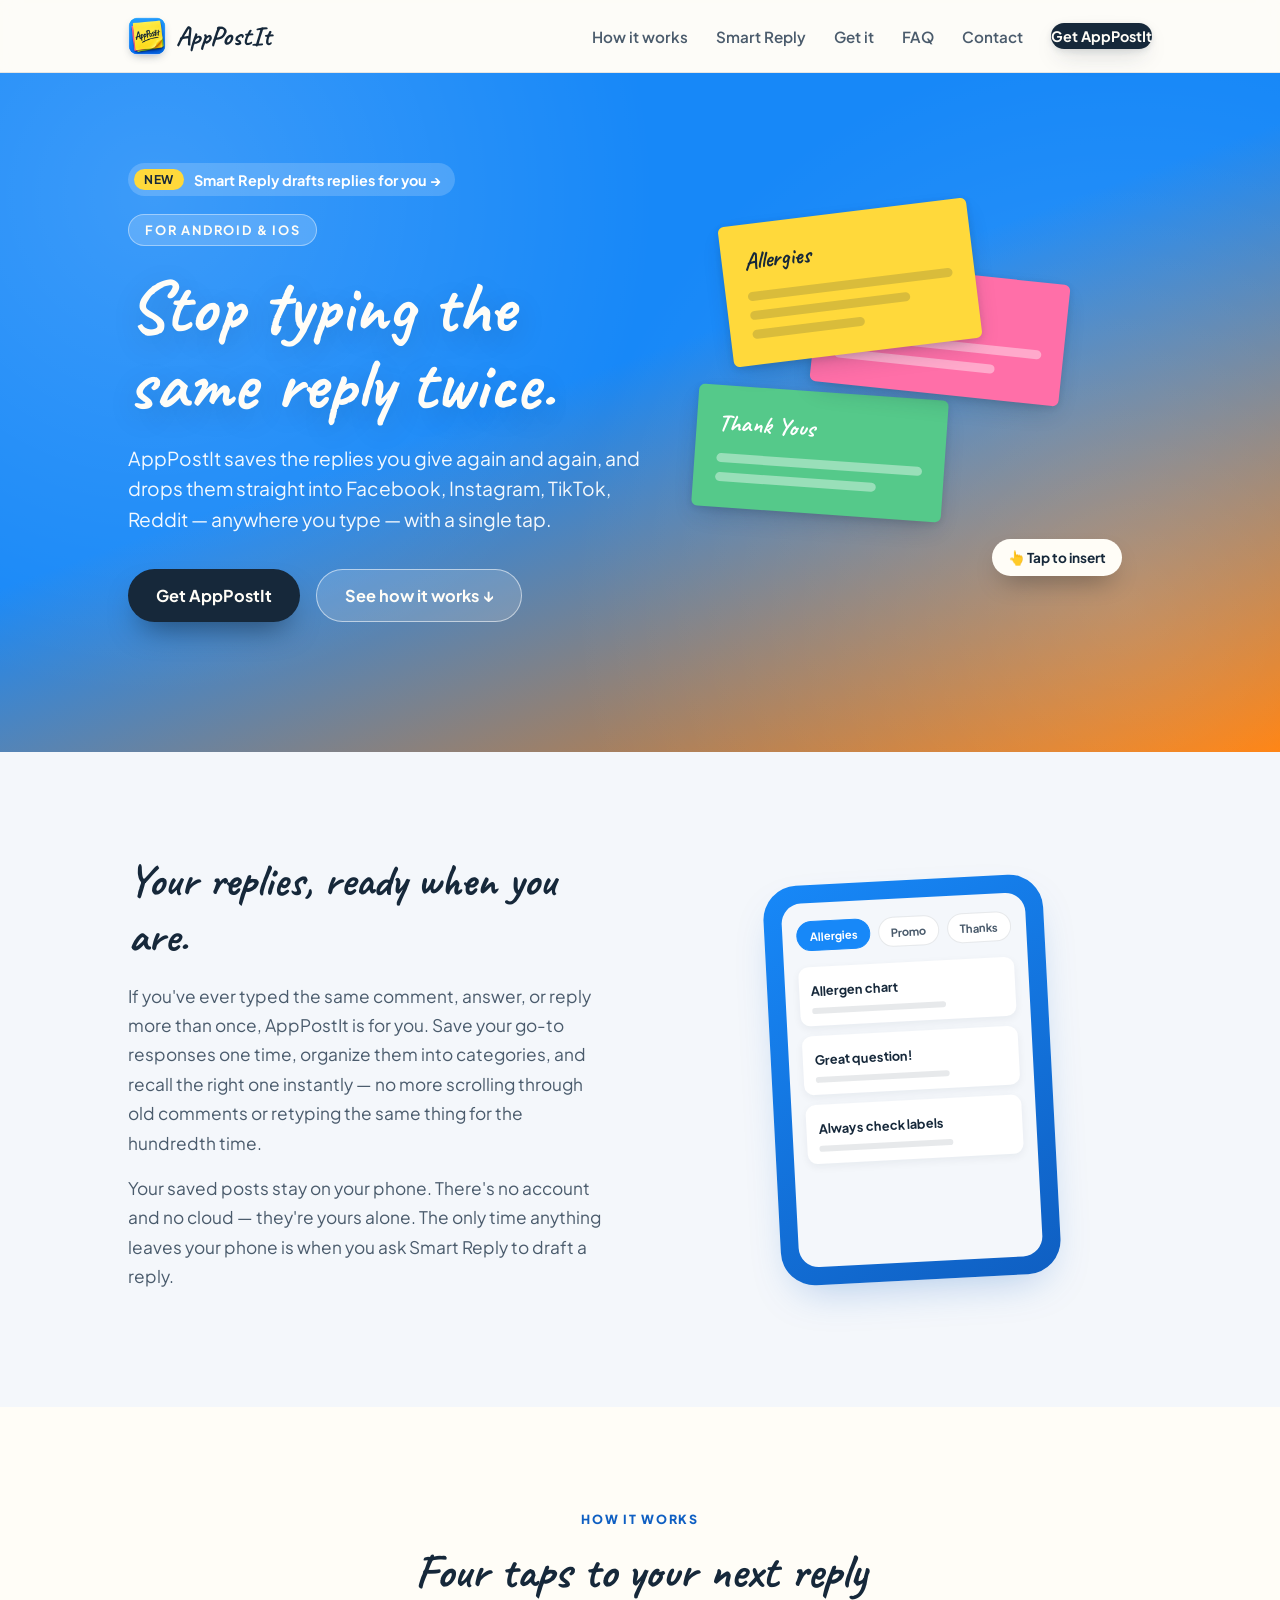
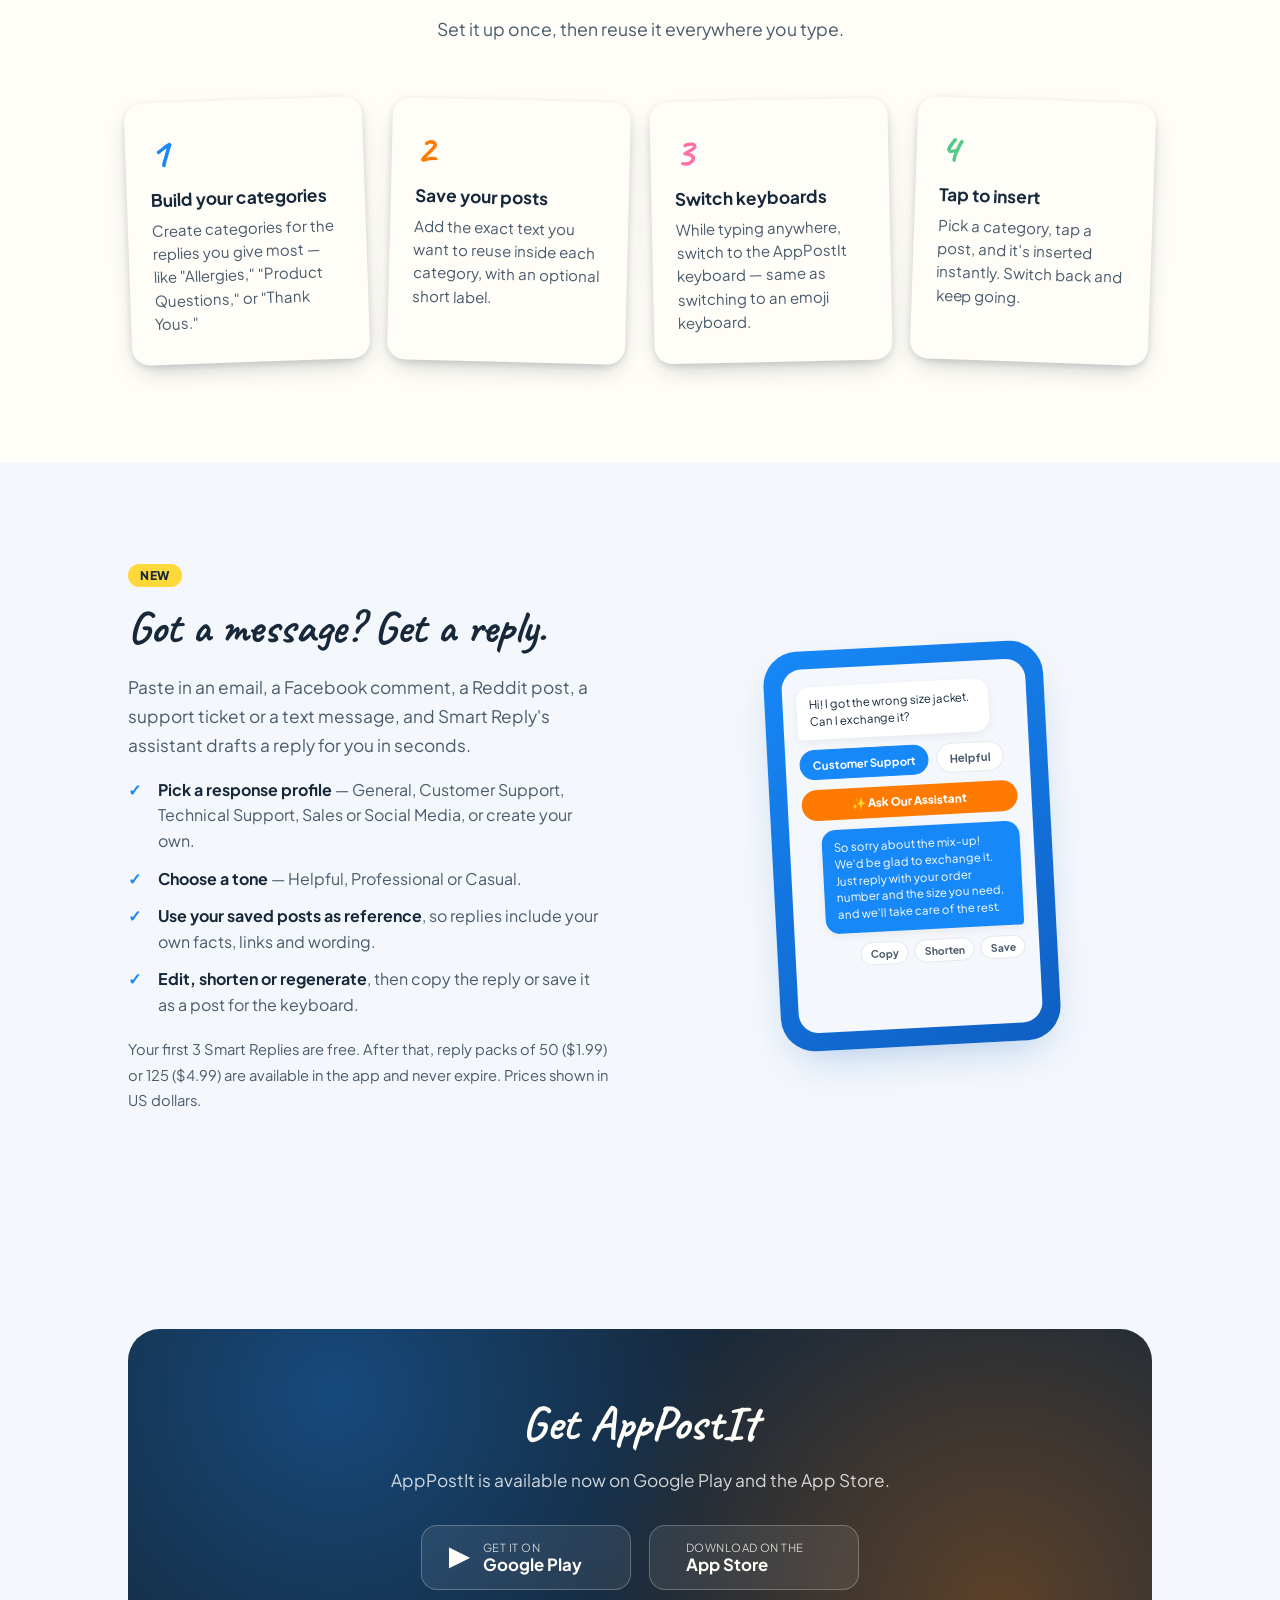
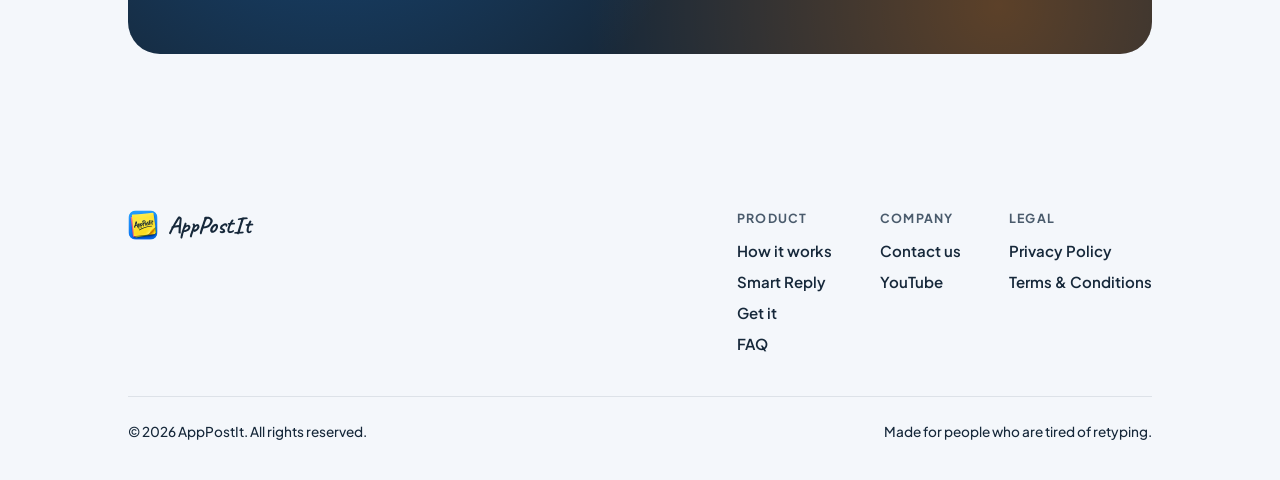
==== commit e0b2fa50: "Introduce Smart Reply on the website Adds a Smart Reply section, banner and nav links to the home pa" ====
--- a/website/index.html
+++ b/website/index.html
@@ -4,7 +4,7 @@
 <meta charset="utf-8" />
 <meta name="viewport" content="width=device-width, initial-scale=1" />
 <title>AppPostIt — Never type the same reply twice</title>
-<meta name="description" content="AppPostIt saves your go-to replies and drops them into any app with one tap, straight from your keyboard." />
+<meta name="description" content="AppPostIt saves your go-to replies and drops them into any app with one tap, straight from your keyboard. New: Smart Reply drafts a reply to any message for you." />
 <link rel="icon" href="assets/img/app-icon-120.png" />
 <link rel="stylesheet" href="assets/style.css" />
 </head>
@@ -18,6 +18,7 @@
     </a>
     <div class="nav-links">
       <a href="#how-it-works">How it works</a>
+      <a href="#smart-reply">Smart Reply</a>
       <a href="#get-it">Get it</a>
       <a href="faq.html">FAQ</a>
       <a href="contact.html">Contact</a>
@@ -29,6 +30,7 @@
   </div>
   <div class="mobile-menu" id="mobile-menu">
     <a href="#how-it-works">How it works</a>
+    <a href="#smart-reply">Smart Reply</a>
     <a href="#get-it">Get it</a>
     <a href="faq.html">FAQ</a>
     <a href="contact.html">Contact</a>
@@ -39,6 +41,7 @@
 <header class="hero">
   <div class="wrap">
     <div>
+      <a href="#smart-reply" class="new-pill"><span>New</span> Smart Reply drafts replies for you →</a>
       <span class="eyebrow">For Android &amp; iOS</span>
       <h1>Stop typing the same reply twice.</h1>
       <p class="lede">
@@ -81,8 +84,9 @@
         for the hundredth time.
       </p>
       <p>
-        Everything stays on your phone. There's no account, no cloud, and
-        nothing is ever sent anywhere — your saved posts are yours alone.
+        Your saved posts stay on your phone. There's no account and no
+        cloud — they're yours alone. The only time anything leaves your
+        phone is when you ask Smart Reply to draft a reply.
       </p>
     </div>
     <div class="phone-mock" aria-hidden="true">
@@ -136,6 +140,47 @@
         <div class="step-num">4</div>
         <h3>Tap to insert</h3>
         <p>Pick a category, tap a post, and it's inserted instantly. Switch back and keep going.</p>
+      </div>
+    </div>
+  </div>
+</section>
+
+<section id="smart-reply">
+  <div class="wrap split">
+    <div>
+      <span class="new-tag">New</span>
+      <h2>Got a message? Get a reply.</h2>
+      <p>
+        Paste in an email, a Facebook comment, a Reddit post, a support
+        ticket or a text message, and Smart Reply's assistant drafts a
+        reply for you in seconds.
+      </p>
+      <ul class="feature-list">
+        <li><b>Pick a response profile</b> — General, Customer Support, Technical Support, Sales or Social Media, or create your own.</li>
+        <li><b>Choose a tone</b> — Helpful, Professional or Casual.</li>
+        <li><b>Use your saved posts as reference</b>, so replies include your own facts, links and wording.</li>
+        <li><b>Edit, shorten or regenerate</b>, then copy the reply or save it as a post for the keyboard.</li>
+      </ul>
+      <p class="fine-print">
+        Your first 3 Smart Replies are free. After that, reply packs of 50
+        ($1.99) or 125 ($4.99) are available in the app and never expire.
+        Prices shown in US dollars.
+      </p>
+    </div>
+    <div class="phone-mock" aria-hidden="true">
+      <div class="screen reply-screen">
+        <div class="bubble bubble--in">Hi! I got the wrong size jacket. Can I exchange it?</div>
+        <div class="chip-row">
+          <span class="chip active">Customer Support</span>
+          <span class="chip">Helpful</span>
+        </div>
+        <div class="ask-btn">✨ Ask Our Assistant</div>
+        <div class="bubble bubble--out">
+          So sorry about the mix-up! We'd be glad to exchange it. Just reply
+          with your order number and the size you need, and we'll take care
+          of the rest.
+        </div>
+        <div class="reply-actions"><span>Copy</span><span>Shorten</span><span>Save</span></div>
       </div>
     </div>
   </div>
@@ -172,6 +217,7 @@
           <h4>Product</h4>
           <ul>
             <li><a href="index.html#how-it-works">How it works</a></li>
+            <li><a href="index.html#smart-reply">Smart Reply</a></li>
             <li><a href="index.html#get-it">Get it</a></li>
             <li><a href="faq.html">FAQ</a></li>
           </ul>
--- a/website/assets/style.css
+++ b/website/assets/style.css
@@ -735,6 +735,111 @@
 .contact-card .panel-light h3 { margin-top: 0; }
 .contact-card .panel-light p { color: var(--ink-soft); line-height: 1.6; }
 
+/* ---------- Smart Reply ---------- */
+
+.new-pill {
+  display: inline-flex;
+  align-items: center;
+  gap: 10px;
+  margin-bottom: 18px;
+  padding: 6px 14px 6px 6px;
+  border-radius: 999px;
+  background: rgba(255,255,255,0.18);
+  color: white;
+  font-weight: 700;
+  font-size: 0.9rem;
+  text-decoration: none;
+  transition: background 0.2s;
+}
+.new-pill:hover { background: rgba(255,255,255,0.3); }
+.new-pill span {
+  background: var(--yellow);
+  color: var(--ink);
+  border-radius: 999px;
+  padding: 3px 10px;
+  font-size: 0.75rem;
+  text-transform: uppercase;
+  letter-spacing: 0.05em;
+}
+
+.new-tag {
+  display: inline-block;
+  background: var(--yellow);
+  color: var(--ink);
+  border-radius: 999px;
+  padding: 4px 12px;
+  font-weight: 800;
+  font-size: 0.75rem;
+  text-transform: uppercase;
+  letter-spacing: 0.06em;
+  margin-bottom: 12px;
+}
+
+.feature-list {
+  list-style: none;
+  padding: 0;
+  margin: 0 0 20px;
+}
+.feature-list li {
+  position: relative;
+  padding-left: 30px;
+  margin-bottom: 12px;
+  color: var(--ink-soft);
+  line-height: 1.6;
+}
+.feature-list li::before {
+  content: "✓";
+  position: absolute;
+  left: 0;
+  top: 0;
+  color: var(--blue);
+  font-weight: 800;
+}
+.feature-list b { color: var(--ink); }
+
+.split .fine-print { font-size: 0.92rem; }
+
+.reply-screen { display: flex; flex-direction: column; gap: 10px; }
+.reply-screen .chip-row { margin-bottom: 0; flex-wrap: wrap; }
+.bubble {
+  border-radius: 14px;
+  padding: 10px 12px;
+  font-size: 0.72rem;
+  line-height: 1.45;
+  box-shadow: 0 3px 8px rgba(22,40,58,0.06);
+}
+.bubble--in {
+  background: white;
+  color: var(--ink);
+  border-bottom-left-radius: 4px;
+  margin-right: 24px;
+}
+.bubble--out {
+  background: var(--blue);
+  color: white;
+  border-bottom-right-radius: 4px;
+  margin-left: 18px;
+}
+.ask-btn {
+  background: var(--orange);
+  color: white;
+  font-weight: 800;
+  font-size: 0.72rem;
+  text-align: center;
+  border-radius: 999px;
+  padding: 8px;
+}
+.reply-actions { display: flex; gap: 6px; justify-content: flex-end; }
+.reply-actions span {
+  background: white;
+  border: 1px solid var(--line);
+  border-radius: 999px;
+  padding: 4px 9px;
+  font-size: 0.65rem;
+  font-weight: 700;
+  color: var(--ink-soft);
+}
+
 /* ---------- Responsive ---------- */
 
 @media (max-width: 900px) {
